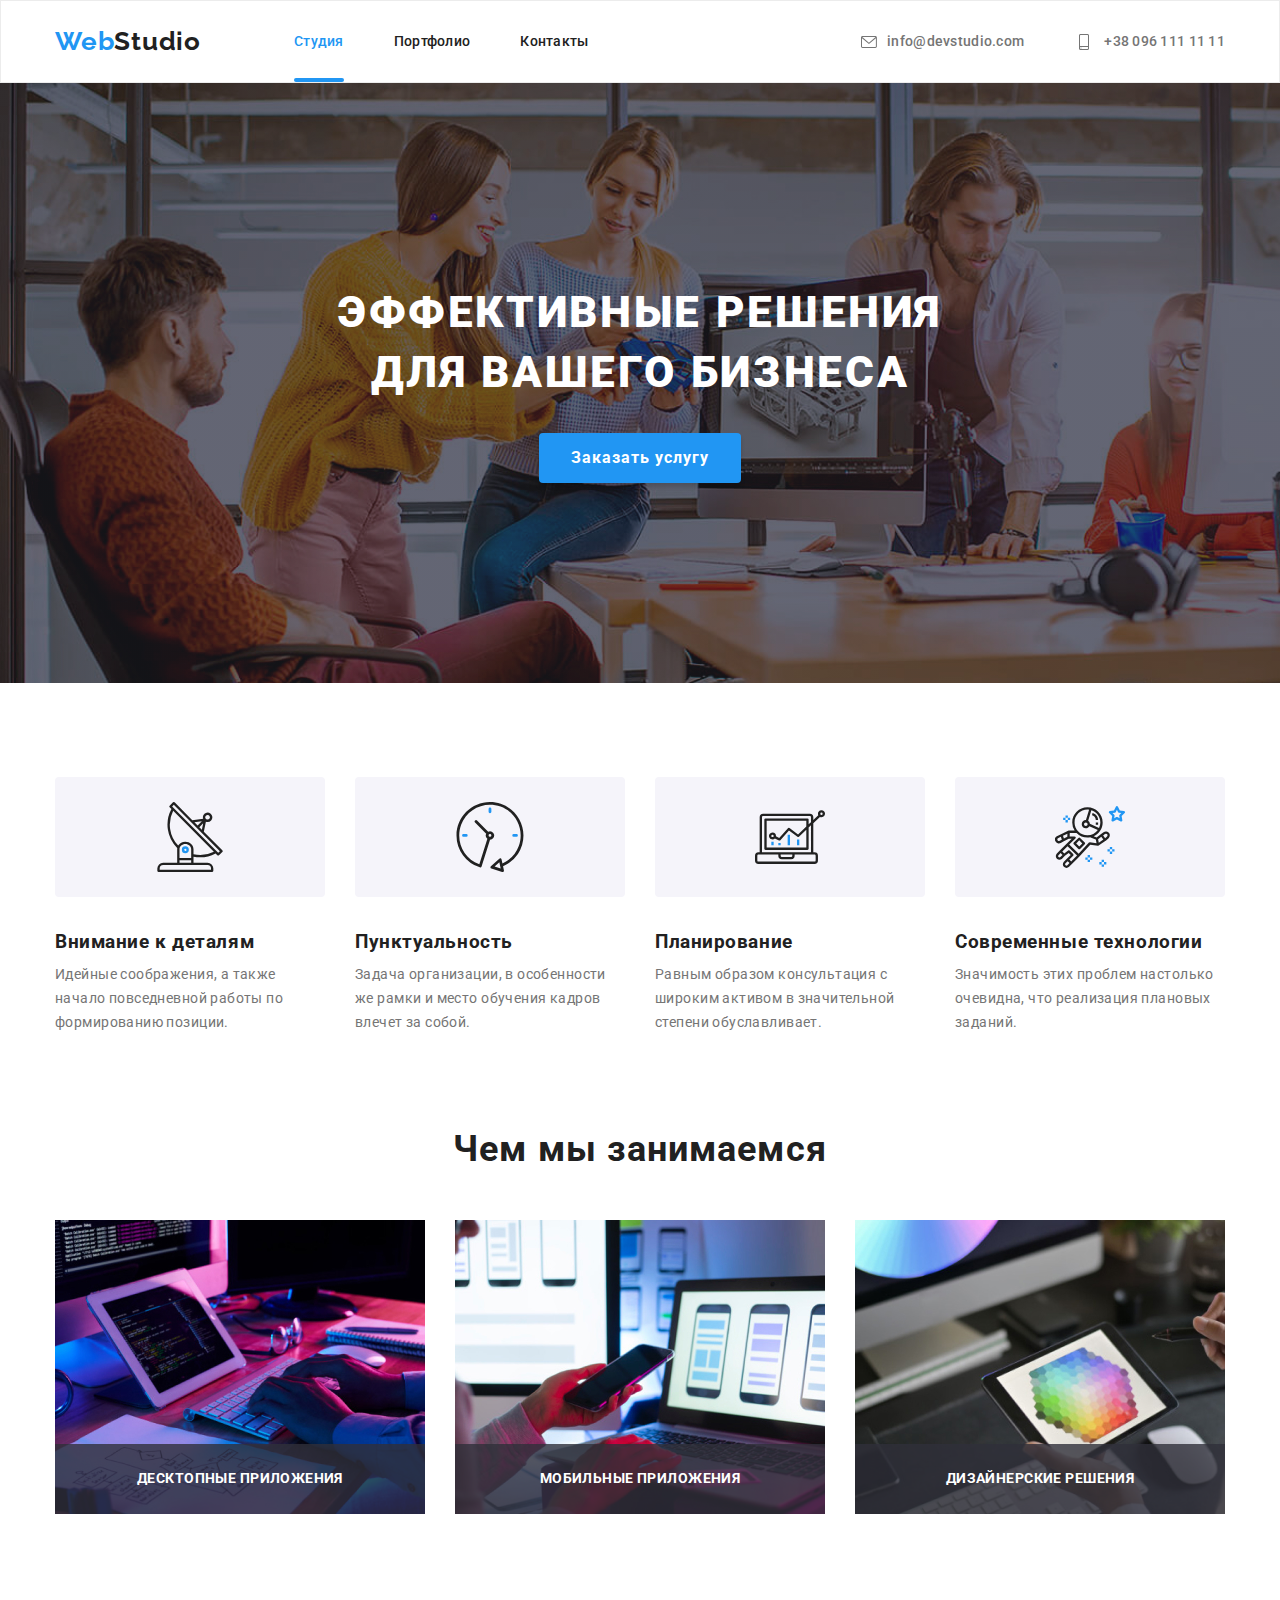
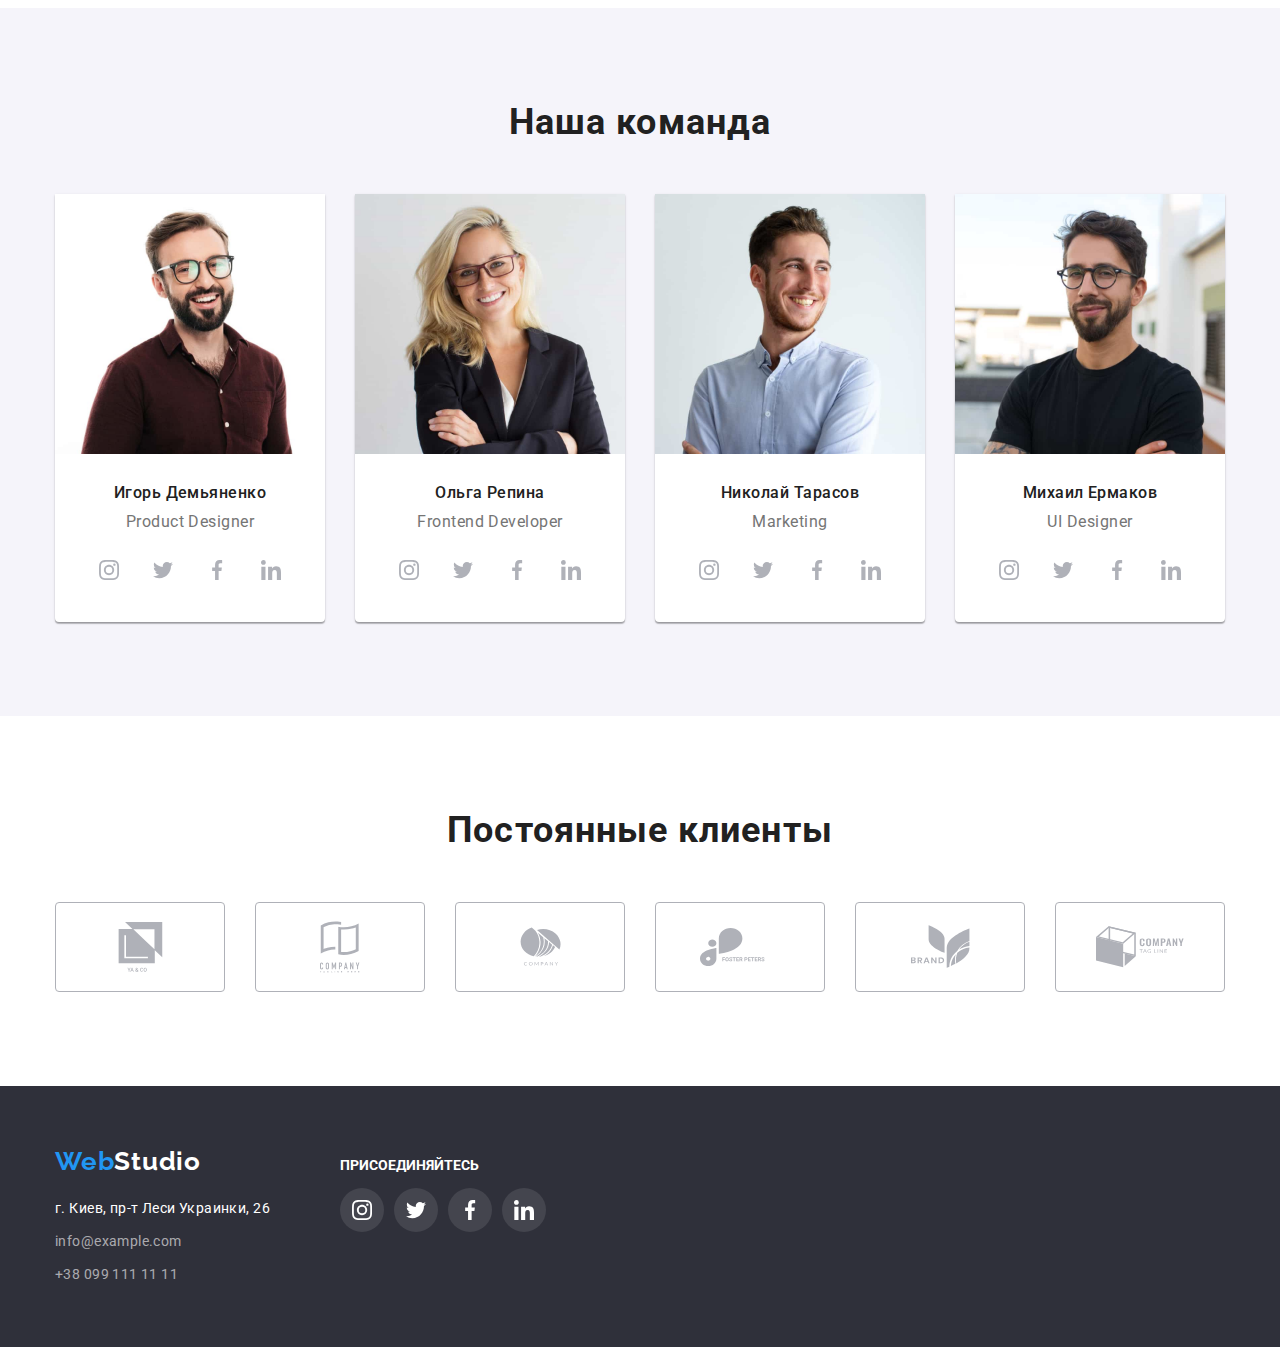
==== index.html @ dd6a4ca0 "created repository" ====
<!DOCTYPE html>
<html lang="ru">

<head>
    <meta charset="UTF-8">
    <meta http-equiv="X-UA-Compatible" content="IE=edge">
    <meta name="viewport" content="width=device-width, initial-scale=1.0">
    <title>Студия</title>
    <link rel="preconnect" href="https://fonts.gstatic.com">
    <link href="https://fonts.googleapis.com/css2?family=Raleway:wght@700&family=Roboto:wght@400;500;700;900&display=swap"
        rel="stylesheet">
    <link rel="stylesheet" href="https://cdnjs.cloudflare.com/ajax/libs/modern-normalize/1.0.0/modern-normalize.min.css">
    <link rel="stylesheet" href="./css/styles.css">
</head>

<body>
    <!-- header -->
    <header>
        <div class="container nav-flex">
        <nav  class="nav-flex">
            <a href="./index.html" lang=en class="logo-dark"><span class="accent-logo">Web</span>Studio</a>
            <ul class="navigation-links list">
                <li class="nav-item"><a class="link current" href="./index.html">Студия</a></li>
                <li class="nav-item"><a class="link" href="./portfolio.html">Портфолио</a></li>
                <li class="nav-item"><a class="link" href="">Контакты</a></li>
            </ul>
        </nav>
        <ul class="adress-links list">
            <li class="item">
                <a class="link" href="mailto:info@devstudio.com"> 
                
                    <svg class="adress-link-icon" width="16px" height="12px">
                        <use href="./images/sprite.svg#icon-envelope"></use>
                    </svg>info@devstudio.com
        
                </a> 
                </li>
            <li class="item">
                <a class="link" href="tel:+380961111111">
                <svg class="adress-link-icon" width="20px" height="16px" >
                    <use href="./images/sprite.svg#icon-smartphone"></use>
                </svg>+38 096 111 11 11
            </a> 
            </li>
        </ul>
        </div>
    </header>
    <!-- main -->
    <main>
        <!-- promo -->
        <section class="promo-section">
          <h1 class="promo-text">Эффективные решения для вашего бизнеса</h1>
          <button type="button" class="button-main" data-modal-open>Заказать услугу</button>
        </section>
        <section class="highlights">
            <div class="container">
        <h2 class="visually-hidden">Особенности</h2>
        <ul class="list">
            <li class="highlights-list">
                    <svg class="h-icons-class">
                        <use href="./images/sprite.svg#icon-antenna" x="100" y="25" width="70" height="70"></use>
                    </svg>
                <h3 class="highlights-main">Внимание к деталям</h3>
                <p class="highlights-secondary">Идейные соображения, а также начало повседневной работы по формированию позиции.</p>
            </li>
            <li class="highlights-list">
                <svg class="h-icons-class">
                    <use href="./images/sprite.svg#icon-clock" x="100" y="25" width="70" height="70"></use>
                </svg>
                <h3 class="highlights-main">Пунктуальность</h3>
                <p class="highlights-secondary">Задача организации, в особенности же рамки и место обучения кадров влечет за собой.</p>
            </li>
            <li class="highlights-list">
                <svg class="h-icons-class">
                    <use href="./images/sprite.svg#icon-diagram" x="100" y="25" width="70" height="70"></use>
                </svg>
                <h3 class="highlights-main">Планирование</h3>
                <p class="highlights-secondary">Равным образом консультация с широким активом в значительной степени обуславливает.</p>
            </li>
            <li class="highlights-list">
                <svg class="h-icons-class">
                    <use href="./images/sprite.svg#icon-astronaut" x="100" y="25" width="70" height="70"></use>
                </svg>
                <h3 class="highlights-main">Современные технологии</h3>
                <p class="highlights-secondary">Значимость этих проблем настолько очевидна, что реализация плановых заданий.</p>
            </li>
        </ul></div>
        </section>
        <!-- projects-->
        <section class="projects-section">
            <div class="container">
            <h2 class="projects">Чем мы занимаемся</h2>
            <ul class="projects-list list">
                <li class="projects-cards">
                  <img src="./images/projects/img1.jpg" alt="написание кода с использованием планшета" width="370">
                  <div class="project-cards-text-container">
                      <p class="project-cards-text">Десктопные приложения</p></div>
                </li>
                <li class="projects-cards">
                  <img src="./images/projects/img2.jpg" alt="верстка для мобильных устройств" width="370">
                <div class="project-cards-text-container">
                  <p class="project-cards-text">Мобильные приложения</p></div>
                </li>
                <li class="projects-cards">
                  <img src="./images/projects/img3.jpg" alt="выбор цвета из палитры на планшете" width="370">
                <div class="project-cards-text-container">
                  <p class="project-cards-text">Дизайнерские решения</p></div>
                </li>
            </ul>
            </div>
        </section>
        <!-- team -->
        <section class="team-section">
            <div class="container">
            
            <h2 class="team">Наша команда</h2>
            
            <ul class="team-cards list">
                <li class="team-card">
                    <img src="./images/team/ihor.jpg" alt="Портрет Игоря Демьяненко" width=270>
                    <div class="team-card-text">
                        <h3 class="team-main-text">Игорь Демьяненко</h3>
                        <p lang=en class="team-secondary-text">Product Designer</p>
                        <ul class="list team-soc-card">
                            <li class="team-soc-item">
                               <a class="link soc-link" href="" target="_blank" rel="noopener noreferrer" aria-label="Ссылка на Инстаграм">
                                 <svg class="soc-link-icon">
                                 <use href="./images/sprite.svg#icon-instagram"></use>
                                 </svg>
                                </a>
                            </li>
                            <li class="team-soc-item">
                                <a class="link soc-link" href="" target="_blank" rel="noopener noreferrer" aria-label="Ссылка на Инстаграм">
                                  <svg class="soc-link-icon">
                                    <use href="./images/sprite.svg#icon-twitter"></use>
                                    </svg>
                                 </a>
                            </li>
                            <li class="team-soc-item">
                                <a class="link soc-link" href="" target="_blank" rel="noopener noreferrer" aria-label="Ссылка на Инстаграм">
                                  <svg class="soc-link-icon">
                                    <use href="./images/sprite.svg#icon-facebook"></use>
                                    </svg>
                                 </a>
                            </li>
                            <li class="team-soc-item">
                                <a class="link soc-link" href="" target="_blank" rel="noopener noreferrer" aria-label="Ссылка на Инстаграм">
                                  <svg class="soc-link-icon">
                                    <use href="./images/sprite.svg#icon-linkedin"></use>
                                    </svg>
                                 </a>
                            </li>
                        </ul>
                    </div>
                </li>
                <li class="team-card">
                    <img src="./images/team/olha.jpg" alt="Портрет Ольги Репиной" width=270>
                    <div class="team-card-text">
                        <h3 class="team-main-text">Ольга Репина</h3>
                        <p lang=en class="team-secondary-text">Frontend Developer</p>
                             <ul class="list team-soc-card">
                                 <li class="team-soc-item">
                                     <a class="link soc-link" href="" target="_blank" rel="noopener noreferrer" aria-label="Ссылка на Инстаграм">
                                         <svg class="soc-link-icon">
                                             <use href="./images/sprite.svg#icon-instagram"></use>
                                         </svg>
                                     </a>
                                 </li>
                                 <li class="team-soc-item">
                                     <a class="link soc-link" href="" target="_blank" rel="noopener noreferrer" aria-label="Ссылка на Инстаграм">
                                         <svg class="soc-link-icon">
                                             <use href="./images/sprite.svg#icon-twitter"></use>
                                         </svg>
                                     </a>
                                 </li>
                                 <li class="team-soc-item">
                                     <a class="link soc-link" href="" target="_blank" rel="noopener noreferrer" aria-label="Ссылка на Инстаграм">
                                         <svg class="soc-link-icon">
                                             <use href="./images/sprite.svg#icon-facebook"></use>
                                         </svg>
                                     </a>
                                 </li>
                                 <li class="team-soc-item">
                                     <a class="link soc-link" href="" target="_blank" rel="noopener noreferrer" aria-label="Ссылка на Инстаграм">
                                         <svg class="soc-link-icon">
                                             <use href="./images/sprite.svg#icon-linkedin"></use>
                                         </svg>
                                     </a>
                                 </li>
                             </ul>
                        </div>                  
                </li>
                <li class="team-card">
                    <img src="./images/team/nikolaj.jpg" alt="Портрет Николая Тарасова" width=270>
                    <div class="team-card-text">
                        <h3 class="team-main-text">Николай Тарасов</h3>
                        <p lang=en class="team-secondary-text">Marketing</p>
                            <ul class="list team-soc-card">
                                <li class="team-soc-item">
                                    <a class="link soc-link" href="" target="_blank" rel="noopener noreferrer" aria-label="Ссылка на Инстаграм">
                                        <svg class="soc-link-icon">
                                            <use href="./images/sprite.svg#icon-instagram"></use>
                                        </svg>
                                    </a>
                                </li>
                                <li class="team-soc-item">
                                    <a class="link soc-link" href="" target="_blank" rel="noopener noreferrer" aria-label="Ссылка на Инстаграм">
                                        <svg class="soc-link-icon">
                                            <use href="./images/sprite.svg#icon-twitter"></use>
                                        </svg>
                                    </a>
                                </li>
                                <li class="team-soc-item">
                                    <a class="link soc-link" href="" target="_blank" rel="noopener noreferrer" aria-label="Ссылка на Инстаграм">
                                        <svg class="soc-link-icon">
                                            <use href="./images/sprite.svg#icon-facebook"></use>
                                        </svg>
                                    </a>
                                </li>
                                <li class="team-soc-item">
                                    <a class="link soc-link" href="" target="_blank" rel="noopener noreferrer" aria-label="Ссылка на Инстаграм">
                                        <svg class="soc-link-icon">
                                            <use href="./images/sprite.svg#icon-linkedin"></use>
                                        </svg>
                                    </a>
                                </li>
                            </ul>
                    </div>                
                </li>
                <li class="team-card">
                    <img src="./images/team/mihail.jpg" alt="Портрет Михаила Ермакова" width=270>
                   <div class="team-card-text">
                       <h3 class="team-main-text">Михаил Ермаков</h3>
                       <p lang=en class="team-secondary-text">UI Designer</p>
                            <ul class="list team-soc-card">
                                <li class="team-soc-item">
                                    <a class="link soc-link" href="" target="_blank" rel="noopener noreferrer" aria-label="Ссылка на Инстаграм">
                                        <svg class="soc-link-icon">
                                            <use href="./images/sprite.svg#icon-instagram"></use>
                                        </svg>
                                    </a>
                                </li>
                                <li class="team-soc-item">
                                    <a class="link soc-link" href="" target="_blank" rel="noopener noreferrer" aria-label="Ссылка на Инстаграм">
                                        <svg class="soc-link-icon">
                                            <use href="./images/sprite.svg#icon-twitter"></use>
                                        </svg>
                                    </a>
                                </li>
                                <li class="team-soc-item">
                                    <a class="link soc-link" href="" target="_blank" rel="noopener noreferrer" aria-label="Ссылка на Инстаграм">
                                        <svg class="soc-link-icon">
                                            <use href="./images/sprite.svg#icon-facebook"></use>
                                        </svg>
                                    </a>
                                </li>
                               <li class="team-soc-item">
                                    <a class="link soc-link" href="" target="_blank" rel="noopener noreferrer" aria-label="Ссылка на Инстаграм">
                                        <svg class="soc-link-icon">
                                            <use href="./images/sprite.svg#icon-linkedin"></use>
                                        </svg>
                                    </a>
                                </li>
                            </ul>
                    </div>
                </li>
            </ul>
            </div>
        </section>
        <section class="client-section">
            <div class="container">
            <h2 class="clients">Постоянные клиенты</h2>
            <ul class="list client-list">

                <li class="client-link-list">
                    <a class="client-link" href="">
                    <svg class="client-icon" width="45px" height="50px">
                        <use href="./images/sprite.svg#icon-client1"></use>
                    </svg></a>

                </li>
                <li class="client-link-list">
                    <a class="client-link" href="">
                    <svg class="client-icon" width="40px" height="52px">
                        <use href="./images/sprite.svg#icon-client2"></use>
                    </svg></a>

                </li>
                <li class="client-link-list">
                    <a class="client-link" href="">
                    <svg class="client-icon" width="41px" height="42.5px">
                        <use href="./images/sprite.svg#icon-client3"></use>
                    </svg></a>
                
                </li>
                <li class="client-link-list">
                    <a class="client-link" href="">
                    <svg class="client-icon" width="80px" height="42px">
                        <use href="./images/sprite.svg#icon-client4"></use>
                    </svg></a>

                </li>
                <li class="client-link-list">
                    <a class="client-link" href="">
                    <svg class="client-icon" width="59px" height="47px">
                        <use href="./images/sprite.svg#icon-client5"></use>
                    </svg></a>

                </li>
                <li class="client-link-list">
                    <a class="client-link" href="">
                    <svg class="client-icon" width="88px" height="45px">
                        <use href="./images/sprite.svg#icon-client6"></use>
                    </svg></a>

                </li>
            </ul>


        </div></section>
    </main>
    <!-- footer -->
    <footer>
        <div class="container footer-flex">
        <div>
            
        <a href="./index.html" lang=en class="logo-light"><span class="accent-logo">Web</span>Studio</a>
        <address>
            <ul class="list">
                <li class="footer-list"><a class="footer-adress-link" href="https://goo.gl/maps/DHRGLdLPz4CvpjzV8" target="_blank" rel="noopener noreferrer">г. Киев, пр-т Леси Украинки, 26</a></li>
                <li class="footer-list"><a class="footer-mail-link" href="mailto:info@example.com">info@example.com</a></li>
                <li class="footer-list"><a class="footer-number-link" href="tel:+380991111111">+38 099 111 11 11</a> </li>
            </ul>
        </address></div>
        
        <div class="join">
            <h3 class="join-main">присоединяйтесь</h3>
                 <ul class="list footer-soc-card">
                     <li class="team-soc-item">
                         <a class="link soc-link" href="" target="_blank" rel="noopener noreferrer" aria-label="Ссылка на Инстаграм">
                             <svg class="footer-link-icon">
                                 <use href="./images/sprite.svg#icon-instagram"></use>
                             </svg>
                         </a>
                     </li>
                     <li class="team-soc-item">
                         <a class="link soc-link" href="" target="_blank" rel="noopener noreferrer" aria-label="Ссылка на Инстаграм">
                             <svg class="footer-link-icon">
                                 <use href="./images/sprite.svg#icon-twitter"></use>
                             </svg>
                         </a>
                     </li>
                     <li class="team-soc-item">
                         <a class="link soc-link" href="" target="_blank" rel="noopener noreferrer" aria-label="Ссылка на Инстаграм">
                             <svg class="footer-link-icon">
                                 <use href="./images/sprite.svg#icon-facebook"></use>
                             </svg>
                         </a>
                     </li>
                     <li class="team-soc-item">
                         <a class="link soc-link" href="" target="_blank" rel="noopener noreferrer" aria-label="Ссылка на Инстаграм">
                             <svg class="footer-link-icon">
                                 <use href="./images/sprite.svg#icon-linkedin"></use>
                             </svg>
                         </a>
                     </li>
                 </ul>

        </div></div>
    </footer>
     <div class="backdrop is-hidden" data-modal>
         <div class="modal">
             <button class="modal-button" data-modal-close><svg class="modal-svg" width="30px" height="30px" ><use href="./images/sprite.svg#icon-close"></use></svg></button>
         </div>
     </div>
    <script src="./js/modal.js"></script>
</body>

</html>
---- css/styles.css ----
:root {
  --primary-text-color: rgba(33, 33, 33, 1);
  --secondary-text-color: rgba(117, 117, 117, 1);
  --light-text-color: rgba(255, 255, 255, 1);
  --accent-color: rgba(33, 150, 243, 1);
  --background-primary: rgba(255, 255, 255, 1);
  --background-secondary: rgba(245, 244, 250, 1);
  --background-dark: rgba(47, 48, 58, 1);
  --primary-icon-color: rgba(175, 177, 184, 1);
  --dark-icon-background: rgba(255, 255, 255, 0.1);
}
body {
  background-color: var(--background-primary);
  color: var(--primary-text-color);
  font-family: "Roboto", "Raleway", sans-serif;
}

html {
  box-sizing: border-box;
}

*,
*::before,
*::after {
  box-sizing: inherit;
}
/* header */

.list {
  list-style: none;
  padding: 0;
  margin: 0;
}

.container {
  box-sizing: border-box;
  width: 1200px;
  padding-left: 15px;
  padding-right: 15px;
  margin-left: auto;
  margin-right: auto;
}
img {
  display: block;
  max-width: 100%;
  height: auto;
}
header {
  border: 1px solid #ececec;
  align-items: center;
}
.nav-flex {
  display: flex;
  align-items: center;
}
.logo-dark {
  font-family: "Raleway";
  font-weight: 700;
  font-size: 26px;
  line-height: 1.2;
  letter-spacing: 0.03em;

  color: var(--primary-text-color);
  text-decoration: none;

  padding-bottom: 25px;
  padding-top: 25px;
}
.logo-light {
  display: block;
  margin-bottom: 20px;

  font-family: "Raleway";
  font-weight: 700;
  font-size: 26px;
  line-height: 1.2;
  letter-spacing: 0.03em;

  color: var(--light-text-color);
  text-decoration: none;
}
.accent-logo {
  font-family: "Raleway";
  font-weight: 700;
  font-size: 26px;
  line-height: 1.2;
  letter-spacing: 0.03em;

  color: var(--accent-color);
  text-decoration: none;
}
.navigation-links {
  display: flex;
  margin-left: 93px;
}
.link.current {
  position: relative;
  padding-bottom: 32px;
}
.link.current::after {
  position: absolute;
  content: "";
  display: block;
  bottom: -1px;
  width: 100%;
  height: 4px;
  border-radius: 2px;
  background-color: var(--accent-color);
}
.navigation-links .nav-item {
  margin-right: 50px;
}
.navigation-links .nav-item:last-child {
  margin: 0;
}
.navigation-links .link {
  font-weight: 500;
  font-size: 14px;
  line-height: 1.14;
  letter-spacing: 0.02em;

  color: var(--primary-text-color);
  text-decoration: none;
  cursor: pointer;

  transition-property: color;
  transition-duration: 250ms;
  transition-timing-function: cubic-bezier(0.4, 0, 0.2, 1);
}
.navigation-links .link:hover,
.navigation-links .link:focus {
  color: var(--accent-color);
}
.navigation-links .link.current {
  color: var(--accent-color);
}

.adress-link-icon {
  display: inline-flex;
  margin-right: 10px;
  align-items: center;

  fill: var(--secondary-text-color);

  transition-property: fill;
  transition-duration: 250ms;
  transition-timing-function: cubic-bezier(0.4, 0, 0.2, 1);
}
.adress-link-icon:hover {
  fill: currentColor;
}

.link:hover .adress-link-icon,
.link:focus .adress-link-icon {
  fill: currentColor;
}
.adress-links .link {
  display: flex;
  align-items: center;

  font-weight: 500;
  font-size: 14px;
  line-height: 1.14;
  letter-spacing: 0.02em;

  color: var(--secondary-text-color);
  text-decoration: none;
  cursor: pointer;

  transition-property: color;
  transition-duration: 250ms;
  transition-timing-function: cubic-bezier(0.4, 0, 0.2, 1);
}
.adress-links .link:hover,
.adress-links .link:focus {
  color: var(--accent-color);
}
.adress-links {
  display: flex;
  margin-left: auto;
  align-items: center;
}
.adress-links .item + .item {
  margin-left: 50px;
}

/* promo */
.promo-section {
  padding-top: 200px;
  padding-bottom: 200px;

  margin-right: auto;
  margin-left: auto;

  max-width: 1600px;
  height: 600px;

  background-color: var(--background-dark);
  background-image: linear-gradient(
      rgba(47, 48, 58, 0.4),
      rgba(47, 48, 58, 0.4)
    ),
    url(../images/hero.jpg);
}

.promo-text {
  width: 696px;
  margin: 0 auto;
  margin-bottom: 30px;
  font-weight: 900;
  font-size: 44px;
  line-height: 1.36;
  text-align: center;
  letter-spacing: 0.06em;
  text-transform: uppercase;

  color: var(--light-text-color);
}
.button-main {
  display: block;
  padding: 10px 32px;
  min-width: 200;
  margin-left: auto;
  margin-right: auto;

  font-family: inherit;
  font-weight: 700;
  font-size: 16px;
  line-height: 1.87;
  letter-spacing: 0.06em;

  background-color: var(--accent-color);
  color: var(--light-text-color);

  box-shadow: 0px 4px 4px rgba(0, 0, 0, 0.15);
  border-radius: 4px;

  cursor: pointer;
}

.backdrop {
  position: fixed;
  top: 0;
  left: 0;
  width: 100%;
  height: 100%;
  background-color: rgba(0, 0, 0, 0.1);

  opacity: 1;
  transition: opacity 250ms cubic-bezier(0.4, 0, 0.2, 1),
    visibility 250ms cubic-bezier(0.4, 0, 0.2, 1);
}
.backdrop.is-hidden {
  opacity: 0;
  pointer-events: none;
  visibility: hidden;
}
.backdrop.is-hidden .modal {
  transform: translate(-50%, -50%) scale(0.9);
}

.modal {
  position: absolute;
  top: 50%;
  left: 50%;
  transform: translate(-50%, -50%) scale(1);

  width: 528px;
  height: 581px;

  background-color: var(--light-text-color);

  transition: transform 250ms cubic-bezier(0.4, 0, 0.2, 1);
}
.modal-button {
  position: absolute;
  right: 8px;
  top: 8px;

  width: 30px;
  height: 30px;

  cursor: pointer;
  background: var(--light-text-color);
  border: 1px solid rgba(0, 0, 0, 0.1);
  border-radius: 50%;
}
.modal-svg {
  position: absolute;
  bottom: -1px;
  right: -1px;
}

.highlights {
  padding-top: 94px;
  padding-bottom: 94px;

  background-color: var(--background-primary);
}

.h-icons-class {
  width: 270px;
  height: 120px;
  margin-bottom: 30px;

  background-color: var(--background-secondary);
  border-radius: 4px;
}
.highlights .list {
  display: flex;
}
.highlights-list {
  width: 270px;
}
.highlights-list:not(:last-child) {
  margin-right: 30px;
}

.highlights-main {
  margin-bottom: 0;
  margin-top: 0;

  font-weight: 700;
  line-height: 1.14;
  letter-spacing: 0.03em;
}
.highlights-secondary {
  margin-top: 10px;
  margin-bottom: 0;

  font-size: 14px;
  line-height: 1.71;
  letter-spacing: 0.03em;

  color: var(--secondary-text-color);
}
/*projects*/
.projects-section {
  padding-bottom: 94px;
}

.projects {
  margin-top: 0;
  margin-bottom: 50px;
}
.projects-list {
  display: flex;
}
.projects-cards:not(:last-child) {
  margin-right: 30px;
}
.projects-cards {
  position: relative;
  width: 370px;
  height: 294px;
}

.project-cards-text-container {
  position: absolute;
  bottom: 0;
  display: flex;
  align-items: center;
  justify-content: center;

  width: 100%;
  height: 70px;

  background-color: rgba(47, 48, 58, 0.8);
}

.project-cards-text {
  margin: 0;

  font-weight: 700;
  font-size: 14px;
  line-height: 1.14;
  letter-spacing: 0.03em;
  text-transform: uppercase;

  color: var(--light-text-color);
}

.team-cards {
  display: flex;
}
.team {
  margin-top: 0;
  margin-bottom: 50px;
}
.projects,
.team {
  font-weight: 700;
  font-size: 36px;
  line-height: 1.16;
  text-align: center;
  letter-spacing: 0.03em;
}
/*team*/
.team-section {
  padding-top: 94px;
  padding-bottom: 94px;

  background-color: var(--background-secondary);
}
.team-card:not(:last-child) {
  margin-right: 30px;
}
.team-card {
  width: 270px;

  background-color: var(--background-primary);
  box-shadow: 0px 1px 3px rgba(0, 0, 0, 0.12), 0px 1px 1px rgba(0, 0, 0, 0.14),
    0px 2px 1px rgba(0, 0, 0, 0.2);
  border-radius: 0px 0px 4px 4px;
}
.team-card-text {
  padding: 30px 32px;
}
.team-main-text {
  margin-top: 0;
  margin-bottom: 10px;
  font-weight: 500;
  font-size: 16px;
  line-height: 1.18;
  text-align: center;
  letter-spacing: 0.03em;
}
.team-secondary-text {
  margin: 0;
  font-size: 16px;
  line-height: 1.18;
  text-align: center;
  letter-spacing: 0.03em;

  color: var(--secondary-text-color);
}
.team-soc-card {
  display: inline-flex;
  margin-top: 16px;
}
.team-soc-item:not(:last-child) {
  margin-right: 10px;
}
.soc-link {
  display: flex;
  justify-content: center;
  align-items: center;
  width: 44px;
  height: 44px;
  border-radius: 50%;

  transition-property: background-color;
  transition-duration: 250ms;
  transition-timing-function: cubic-bezier(0.4, 0, 0.2, 1);
}
.soc-link-icon {
  width: 20px;
  height: 20px;
  fill: var(--primary-icon-color);

  transition-property: fill;
  transition-duration: 250ms;
  transition-timing-function: cubic-bezier(0.4, 0, 0.2, 1);
}
.soc-link:hover,
.soc-link:focus {
  background-color: var(--accent-color);
}
.soc-link:hover .soc-link-icon,
.soc-link:focus .soc-link-icon {
  fill: var(--light-text-color);
}

/* clients */

.client-section {
  padding-top: 94px;
  padding-bottom: 94px;
}
.client-list {
  display: flex;
}

.clients {
  margin-top: 0;
  margin-bottom: 50px;

  font-weight: 700;
  font-size: 36px;
  line-height: 1.16;
  text-align: center;
  letter-spacing: 0.03em;
}
.client-link-list {
  display: inline-flex;
}

.client-link-list:not(:last-child) {
  margin-right: 30px;
}
.client-icon {
  fill: var(--primary-icon-color);
  transition: fill 250ms cubic-bezier(0.4, 0, 0.2, 1);
}

.client-link {
  display: flex;
  justify-content: center;
  align-items: center;
  width: 170px;
  height: 90px;

  border: 1px solid #afb1b8;
  border-radius: 4px;

  transition-property: border;
  transition-duration: 250ms;
  transition-timing-function: cubic-bezier(0.4, 0, 0.2, 1);
}

.client-link:hover,
.client-link:focus {
  border: 1px solid var(--accent-color);
  border-radius: 4px;
}
.client-link:hover .client-icon,
.client-link:focus .client-icon {
  fill: var(--accent-color);
}

/* portfolio page*/

.portfolio-section {
  padding-top: 94px;
  padding-bottom: 94px;
}

.portfolio-bottons {
  display: flex;
  justify-content: center;
  margin-bottom: 50px;
}
.portfolio-botton:not(:last-child) {
  margin-right: 8px;
}
button {
  border: none;
  outline: none;
}

.button-secondary {
  padding-top: 6px;
  padding-bottom: 6px;
  padding-left: 22px;
  padding-right: 22px;

  font-weight: 500;
  font-size: 16px;
  line-height: 1.62;
  font-family: inherit;
  letter-spacing: 0.03em;

  min-width: 73px;
  border-radius: 4px;
  text-align: center;
  cursor: pointer;

  background-color: var(--background-secondary);
  transition: box-shadow 250ms cubic-bezier(0.4, 0, 0.2, 1),
    color 250ms cubic-bezier(0.4, 0, 0.2, 1),
    background-color 250ms cubic-bezier(0.4, 0, 0.2, 1);
}
.button-secondary:hover,
.button-secondary:focus {
  background-color: var(--accent-color);
  color: var(--light-text-color);
  box-shadow: 0px 3px 1px rgba(0, 0, 0, 0.1), 0px 1px 2px rgba(0, 0, 0, 0.08),
    0px 2px 2px rgba(0, 0, 0, 0.12);
}
/* project cards*/

.container-portfolio {
  position: relative;
  overflow: hidden;
}

.overlay-portfolio {
  position: absolute;
  bottom: 0;
  right: 0;
  height: 100%;
  width: 100%;

  padding: 63px 24px;
  font-size: 18px;
  line-height: 1.56;
  letter-spacing: 0.03em;
  text-align: left;

  color: var(--light-text-color);
  background-color: rgba(33, 150, 243, 0.9);

  transform: translateY(100%);
  transition: transform 250ms cubic-bezier(0.4, 0, 0.2, 1);
}

.portfolio-card-link:hover .overlay-portfolio,
.portfolio-card-link:focus .overlay-portfolio {
  transform: translateY(0);
}
.overlay-portfolio-text {
  margin: 0;
}

.portfolio-cards {
  display: flex;
  flex-wrap: wrap;
  justify-content: space-between;
}

.portfolio-text-container {
  padding: 23px 20px;
}

.portfolio-text-main {
  margin: 0;

  font-weight: 700;
  font-size: 18px;
  line-height: 2;
  letter-spacing: 0.06em;

  color: var(--primary-text-color);
}
.portfolio-text-secondary {
  margin: 0;

  font-size: 16px;
  line-height: 1.87;
  letter-spacing: 0.03em;

  color: var(--secondary-text-color);
}

.portfolio-card {
  margin-bottom: 30px;

  width: 370px;
  height: 404px;
  left: 215px;
  top: 262px;
  border: 1px solid #eeeeee;
  box-sizing: border-box;
}
.portfolio-card:nth-last-child(-n + 3) {
  margin-bottom: 0;
}
.portfolio-card-link {
  display: block;
  text-decoration: none;
  cursor: pointer;

  transition: box-shadow 250ms cubic-bezier(0.4, 0, 0.2, 1);
}

.portfolio-card-link:hover,
.portfolio-card-link:focus {
  box-shadow: 0px 1px 1px rgba(0, 0, 0, 0.12), 0px 4px 4px rgba(0, 0, 0, 0.06),
    1px 4px 6px rgba(0, 0, 0, 0.16);
}

/* hidden H */

.visually-hidden {
  position: absolute !important;
  clip: rect(1px 1px 1px 1px);
  clip: rect(1px, 1px, 1px, 1px);
  padding: 0 !important;
  border: 0 !important;
  height: 1px !important;
  width: 1px !important;
  overflow: hidden;
}

/*footer*/
footer {
  padding-top: 60px;
  padding-bottom: 60px;

  background-color: var(--background-dark);
}
.container footer {
  display: block;
}
.logo-container {
  padding-bottom: 20px;
}
.footer-adress-link {
  font-size: 14px;
  font-style: normal;
  line-height: 1.71;
  letter-spacing: 0.03em;
  text-decoration: none;
  cursor: pointer;

  color: var(--light-text-color);

  transition-property: color;
  transition-duration: 250ms;
  transition-timing-function: cubic-bezier(0.4, 0, 0.2, 1);
}
.footer-mail-link,
.footer-number-link {
  font-size: 14px;
  font-style: normal;
  line-height: 1.71;
  letter-spacing: 0.03em;
  text-decoration: none;
  cursor: pointer;

  color: rgba(255, 255, 255, 0.6);

  transition-property: color;
  transition-duration: 250ms;
  transition-timing-function: cubic-bezier(0.4, 0, 0.2, 1);
}
.footer-list:not(:last-child) {
  margin-bottom: 9px;
}
address a:hover,
address a:focus {
  color: var(--accent-color);
}
.footer-flex {
  display: flex;
  flex-wrap: wrap;
  align-items: baseline;
}

.join {
  margin-left: 70px;
}
.join-main {
  margin-top: 0;
  margin-bottom: 20;
  font-size: 14px;
  line-height: 1.14;

  color: var(--light-text-color);

  text-transform: uppercase;
}
.footer-soc-card {
  display: flex;
  margin-top: 0;

  fill: var(--light-text-color);
}
.footer-link-icon {
  width: 20px;
  height: 20px;

  fill: var(--light-text-color);
}

.join .team-soc-item {
  border-radius: 50%;

  background-color: var(--dark-icon-background);
}
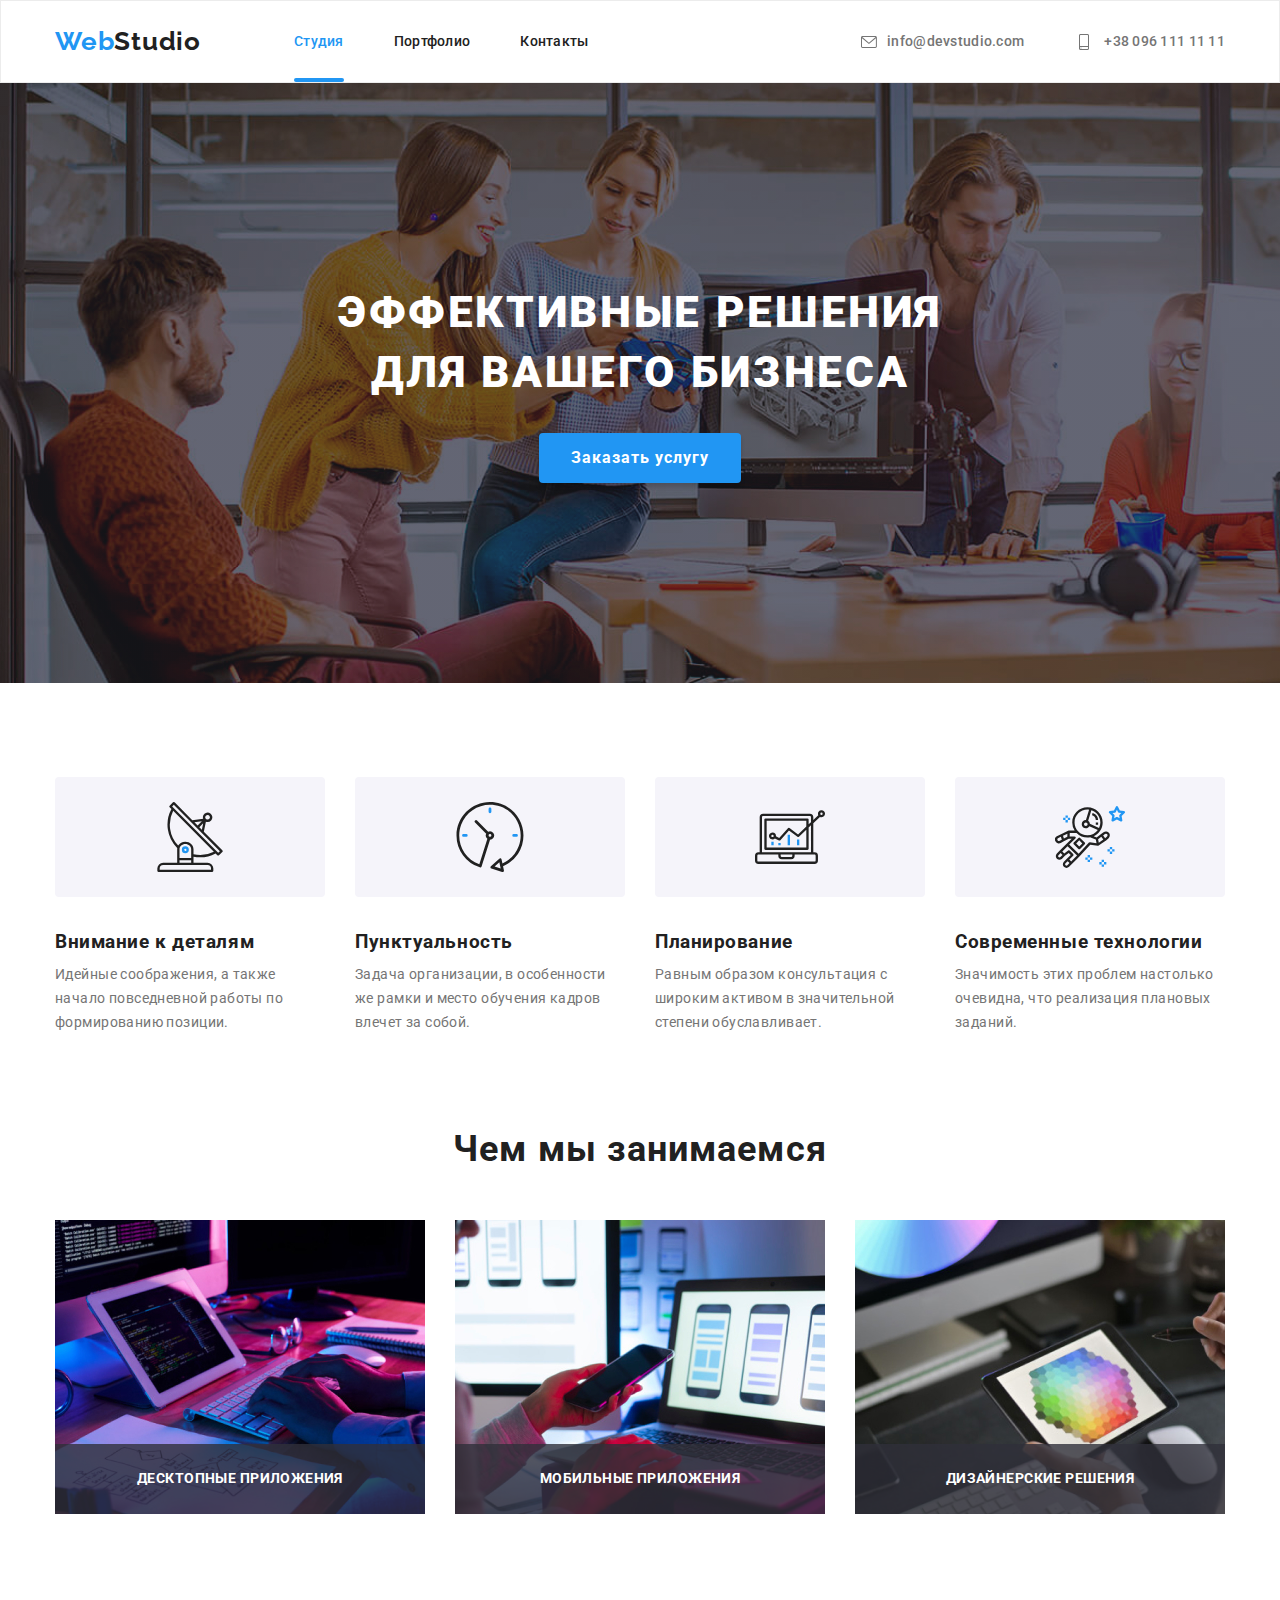
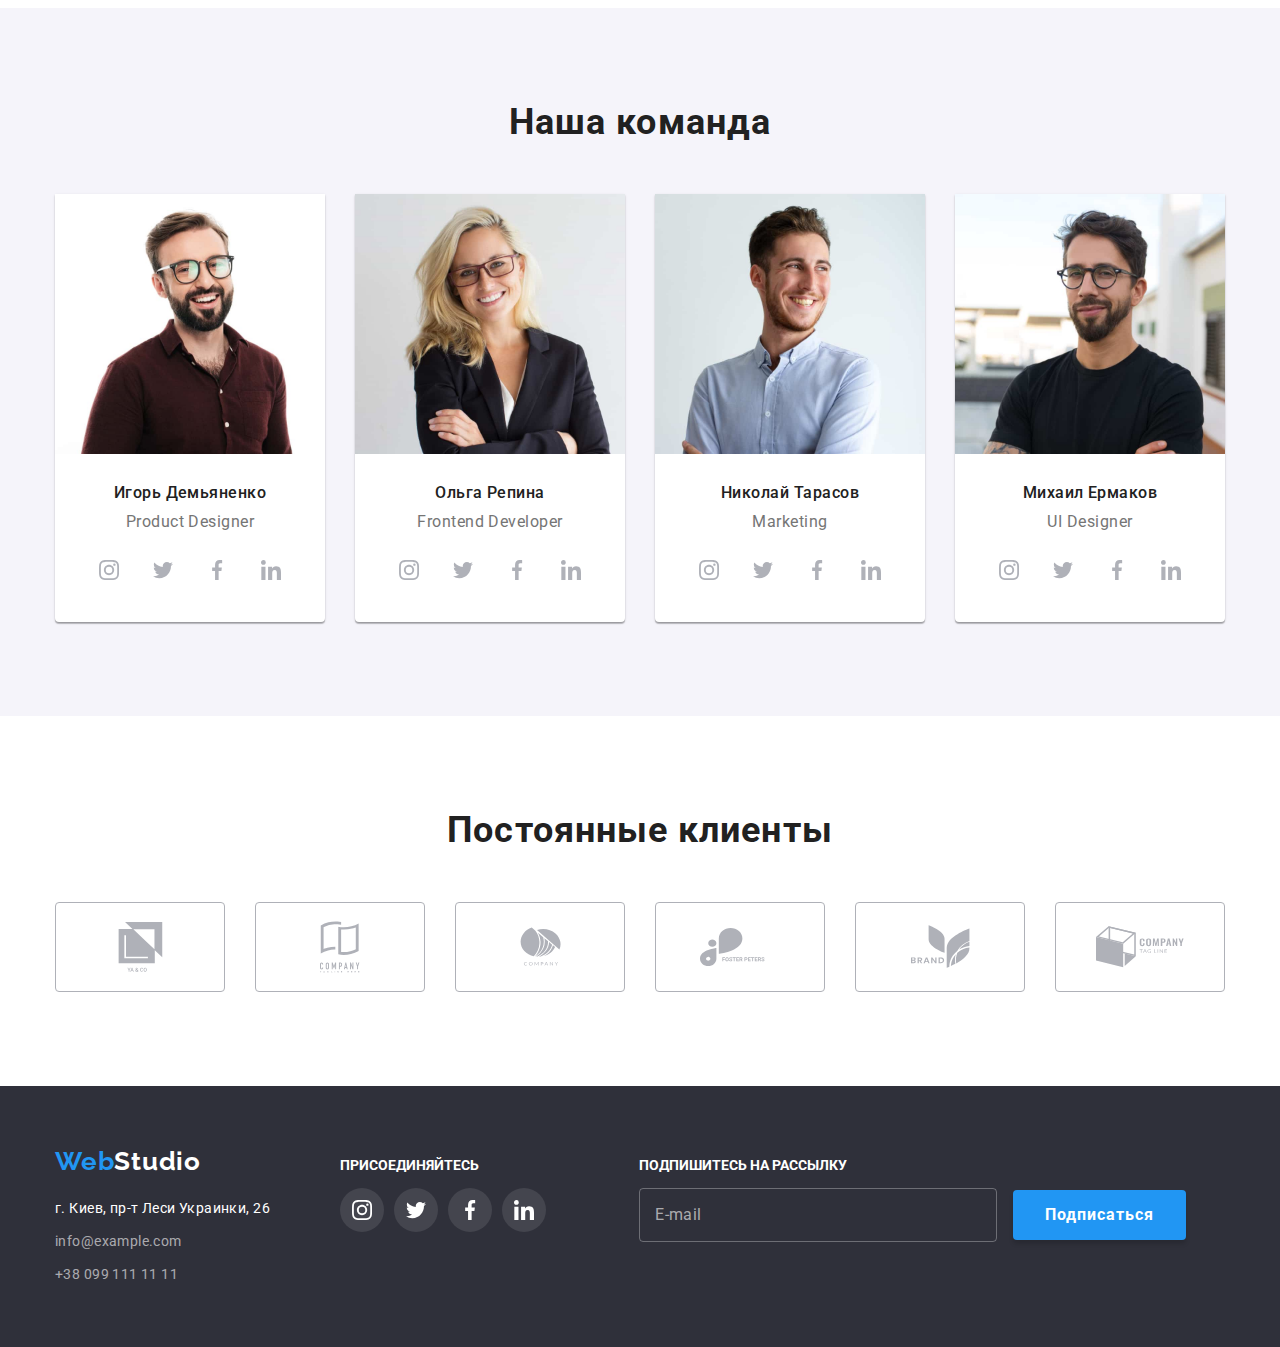
==== commit eaa9981e: "started homework" ====
--- a/index.html
+++ b/index.html
@@ -366,11 +366,70 @@
                      </li>
                  </ul>
 
-        </div></div>
+        </div>
+        <div class="footer-form">
+            <form class="follow-form">
+                <label>
+                    <h3 class="join-main">Подпишитесь на рассылку</h3>
+                    <input type="email" name="email-follow" placeholder="E-mail" autocomplete="off" class="email-follow-field"/>
+                </label>
+                <button type="submit" class="button-footer-form">Подписаться</button>
+
+            </form>
+        </div>
+    
+    </div>
     </footer>
      <div class="backdrop is-hidden" data-modal>
          <div class="modal">
              <button class="modal-button" data-modal-close><svg class="modal-svg" width="30px" height="30px" ><use href="./images/sprite.svg#icon-close"></use></svg></button>
+             <div class="modal-form">
+                <h2 class="modal-form-h2">Оставьте свои данные, мы вам перезвоним</h2>
+                 
+                
+                <form class="contact-form" autocomplete="on" novalidate>
+                    <label for="user-name" class="modal-form-mark">Имя</label>
+                     <div class="modal-form-card">
+                        <input type="text" name="user-name" class="user-field" />
+                        <svg class="modal-form-icon">
+                            <use href="/images/sprite.svg#icon-user-name"></use>
+                        </svg>
+                     </div>
+
+                    <label for="user-phone" class="modal-form-mark">Телефон</label>
+                     <div class="modal-form-card">
+                        <input type="tel" name="user-phone" class="user-field" />
+                        <svg class="modal-form-icon">
+                            <use href="/images/sprite.svg#icon-user-phone"></use>
+                        </svg>
+                    </div>
+                    <label for="user-email" class="modal-form-mark">Почта</label>
+                    <div class="modal-form-card">
+                        <input type="email" name="user-email" class="user-field" />
+                        <svg class="modal-form-icon">
+                            <use href="/images/sprite.svg#icon-user-mail"></use>
+                        </svg>
+                     </div>
+                     <label for="comment" class="modal-form-mark">Комментарий</label>
+                     <div>
+                    <textarea name="comment" placeholder="Введите текст" class="comment-area"></textarea>
+                    </div>
+
+                        <div class="checkbox-block">
+                           <label for="policy" class="policy-label"><input type="checkbox" name="policy" value="Agree" class="checkbox"
+                                    id="policy" />
+                                <span class="checkbox-wrap">
+                                     <svg class="checkbox-icon" width="16" height="15">
+                                        <use href="./images/icons.svg#icon-check"></use>
+                                    </svg>
+                                </span>
+                                        Соглашаюсь с рассылкой и принимаю
+                                <a href="" target="_blank" rel="noopener noreferrer" class="policy-link">Условия договора</a></label>
+                        </div>
+
+                    <button type="submit" class="button-main">Отправить</button>
+                 </form>
+             </div>
          </div>
      </div>
     <script src="./js/modal.js"></script>
--- a/css/styles.css
+++ b/css/styles.css
@@ -768,3 +768,131 @@
 
   background-color: var(--dark-icon-background);
 }
+
+/* footer form */
+
+.footer-form {
+  margin-left: 93px;
+}
+.follow-form {
+}
+.email-follow-field {
+  width: 358px;
+  padding: 16px 15px;
+  background-color: transparent;
+
+  font-size: 16px;
+  line-height: 1.25;
+  letter-spacing: 0.03em;
+
+  color: var(--light-text-color);
+
+  border-radius: 4px;
+  border: 1px solid rgba(255, 255, 255, 0.3);
+
+  outline: none;
+}
+.email-follow-field::placeholder {
+  color: rgba(255, 255, 255, 0.6);
+}
+.button-footer-form {
+  padding: 10px 32px;
+  min-width: 200;
+  margin-left: 12px;
+
+  font-family: inherit;
+  font-weight: 700;
+  font-size: 16px;
+  line-height: 1.87;
+  letter-spacing: 0.06em;
+
+  background-color: var(--accent-color);
+  color: var(--light-text-color);
+
+  box-shadow: 0px 4px 4px rgba(0, 0, 0, 0.15);
+  border-radius: 4px;
+
+  cursor: pointer;
+}
+
+/* Modal form */
+textarea {
+  resize: none;
+}
+.contact-form {
+  display: flex;
+  flex-direction: column;
+}
+.modal-form {
+  margin: 40px;
+}
+.modal-form-h2 {
+  margin-top: 0;
+  margin-bottom: 12px;
+  font-weight: bold;
+  font-size: 20px;
+  line-height: 1.15;
+  text-align: center;
+  letter-spacing: 0.03em;
+}
+.modal-form-card {
+  position: relative;
+  margin-top: 4px;
+  margin-bottom: 10px;
+}
+.user-field {
+  width: 100%;
+  height: 40px;
+  padding-left: 42px;
+
+  border: 1px solid rgba(33, 33, 33, 0.2);
+  border-radius: 4px;
+
+  outline: none;
+  transition: border-color 250ms var(--cubic-bezier);
+}
+
+.modal-form-mark {
+  font-size: 12px;
+  line-height: 1.16;
+
+  letter-spacing: 0.01em;
+  color: var(--secondary-text-color);
+}
+.modal-form-icon {
+  position: absolute;
+  top: 11px;
+  left: 12px;
+
+  display: inline-block;
+  width: 18px;
+  height: 18px;
+
+  transition: fill 250ms var(--cubic-bezier);
+}
+.comment-area {
+  width: 100%;
+  height: 120px;
+  padding: 12px 16px;
+  margin-bottom: 20px;
+  margin-top: 4px;
+
+  border: 1px solid rgba(33, 33, 33, 0.2);
+  border-radius: 4px;
+
+  outline: none;
+  transition: border-color 250ms var(--cubic-bezier);
+}
+.comment-area::placeholder {
+  font-size: 12px;
+  line-height: 1.17;
+  letter-spacing: 0.01em;
+
+  color: var(--secondary-text-color);
+}
+
+.checkbox-block {
+  display: flex;
+  justify-content: center;
+  align-items: center;
+}
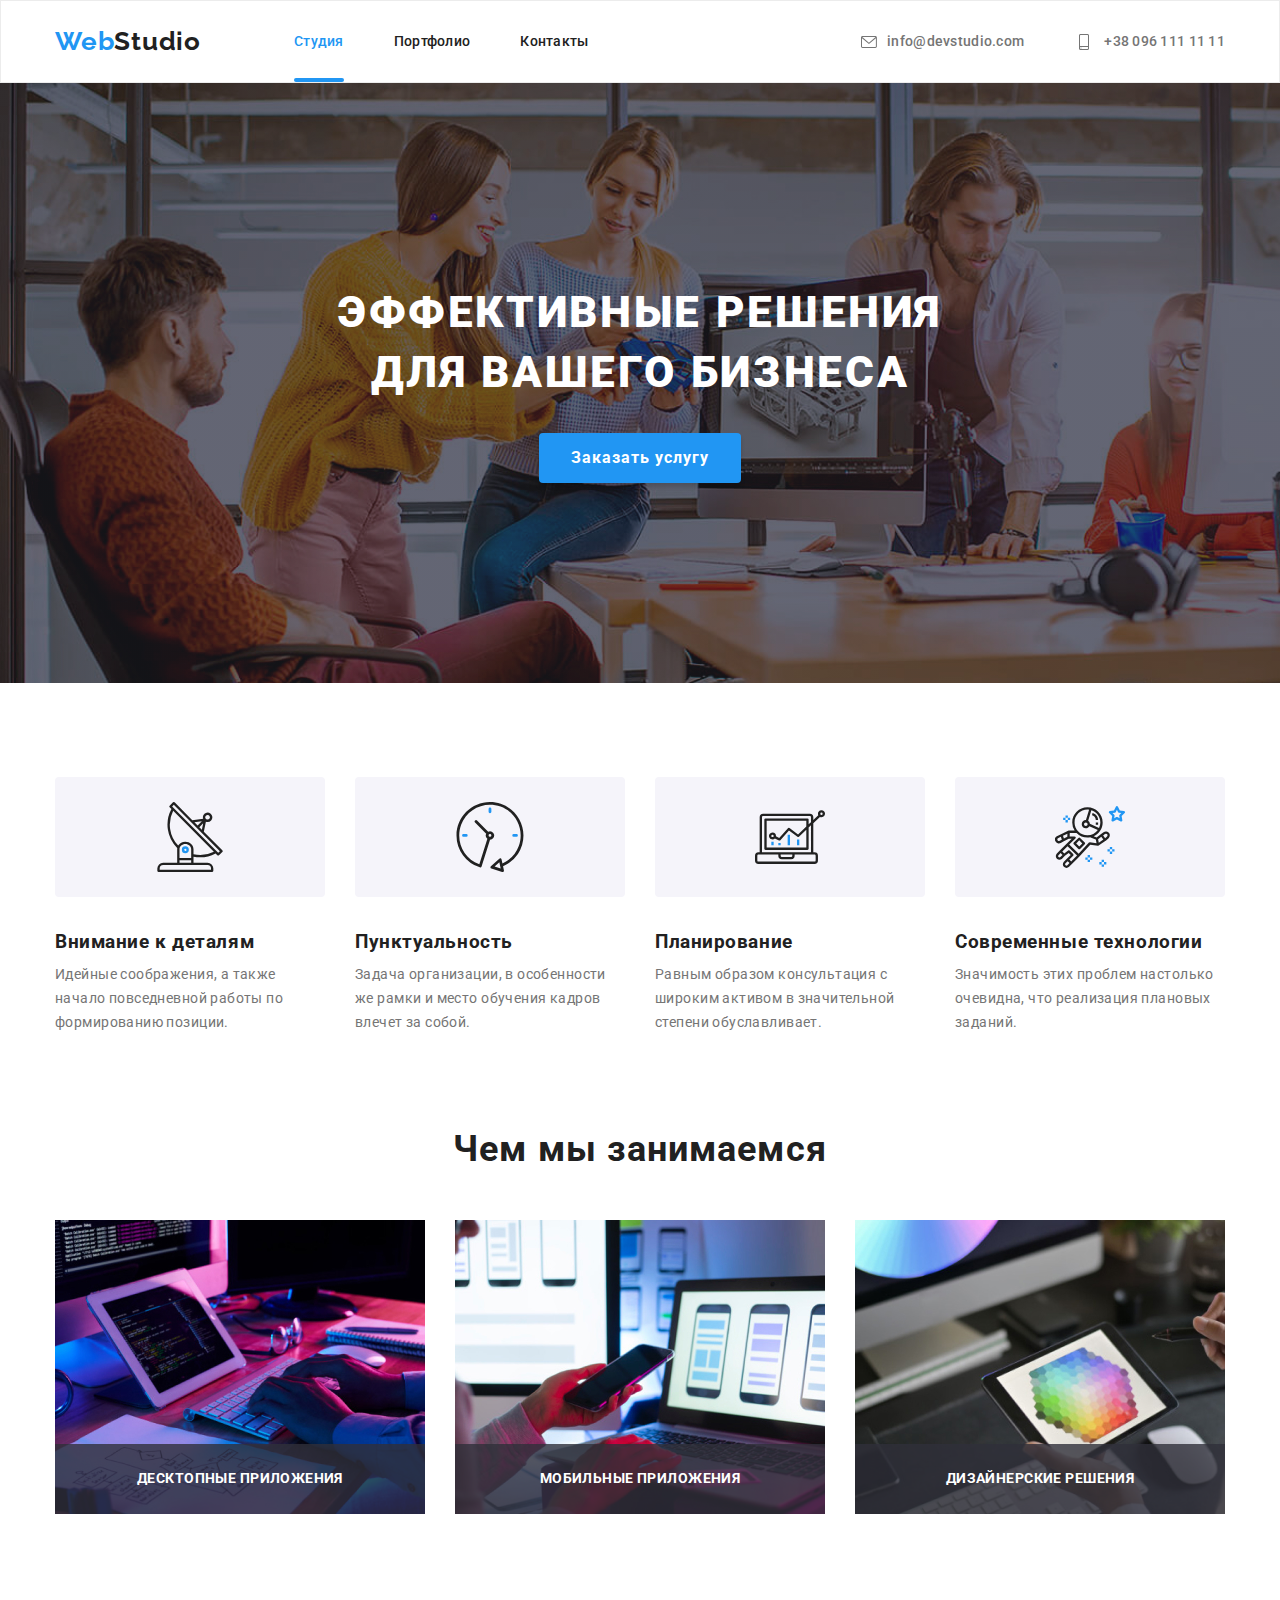
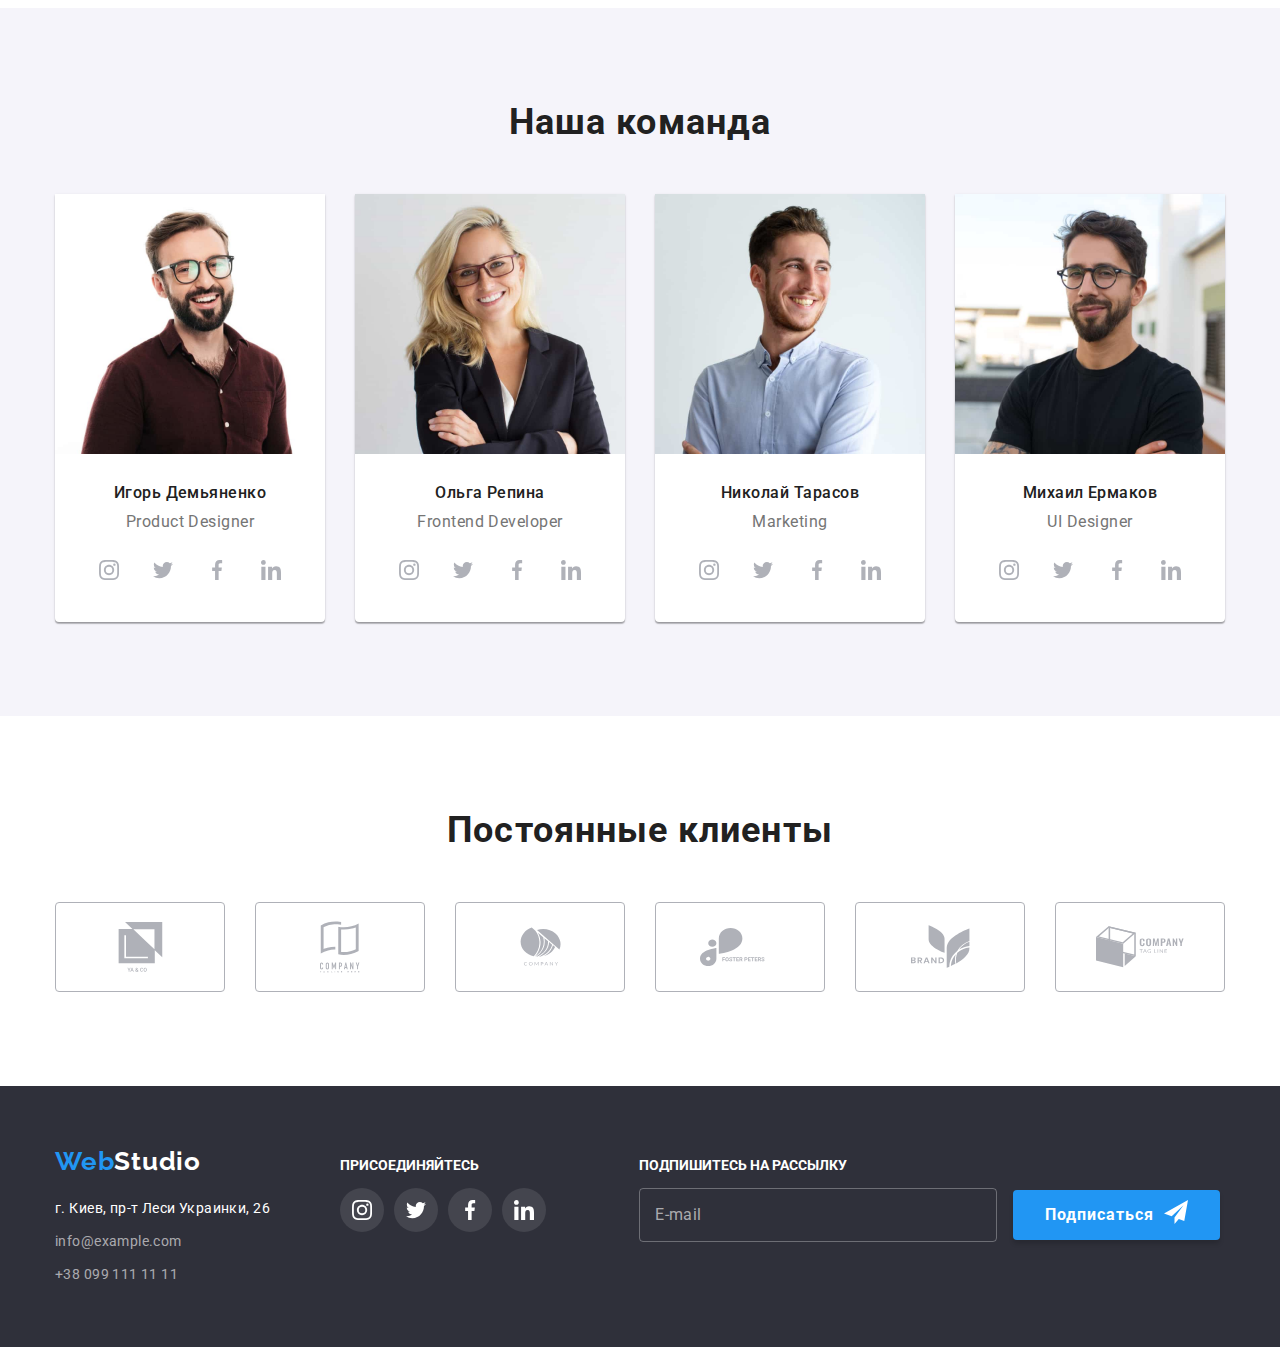
==== commit 39914ca3: "finished homework" ====
--- a/index.html
+++ b/index.html
@@ -373,13 +373,18 @@
                     <h3 class="join-main">Подпишитесь на рассылку</h3>
                     <input type="email" name="email-follow" placeholder="E-mail" autocomplete="off" class="email-follow-field"/>
                 </label>
-                <button type="submit" class="button-footer-form">Подписаться</button>
+                <button type="submit" class="button-footer-form">Подписаться   
+                    <svg class="subscribe-icon" width="24px" height="24px">
+                        <use href="./images/sprite.svg#icon-send"></use>
+                    </svg></button>
 
             </form>
         </div>
     
     </div>
     </footer>
+
+    <!-- modal window -->
      <div class="backdrop is-hidden" data-modal>
          <div class="modal">
              <button class="modal-button" data-modal-close><svg class="modal-svg" width="30px" height="30px" ><use href="./images/sprite.svg#icon-close"></use></svg></button>
@@ -411,23 +416,27 @@
                         </svg>
                      </div>
                      <label for="comment" class="modal-form-mark">Комментарий</label>
-                     <div>
+                     <div class="comment-section">
                     <textarea name="comment" placeholder="Введите текст" class="comment-area"></textarea>
                     </div>
 
                         <div class="checkbox-block">
-                           <label for="policy" class="policy-label"><input type="checkbox" name="policy" value="Agree" class="checkbox"
-                                    id="policy" />
+                           <label for="checkbox" class="policy-label">
+                               <input type="checkbox" name="checkbox" value="agree" class="checkbox" id="checkbox"/>
+                               
                                 <span class="checkbox-wrap">
                                      <svg class="checkbox-icon" width="16" height="15">
-                                        <use href="./images/icons.svg#icon-check"></use>
+                                        <use href="./images/sprite.svg#icon-check"></use>
                                     </svg>
                                 </span>
+                                
                                         Соглашаюсь с рассылкой и принимаю
-                                <a href="" target="_blank" rel="noopener noreferrer" class="policy-link">Условия договора</a></label>
+                                <a href="" target="_blank" rel="noopener noreferrer" class="policy-link">Условия договора</a>
+                                </label>
+                            
                         </div>
 
-                    <button type="submit" class="button-main">Отправить</button>
+                    <button type="submit" class="button-send">Отправить</button>
                  </form>
              </div>
          </div>
--- a/css/styles.css
+++ b/css/styles.css
@@ -8,6 +8,7 @@
   --background-dark: rgba(47, 48, 58, 1);
   --primary-icon-color: rgba(175, 177, 184, 1);
   --dark-icon-background: rgba(255, 255, 255, 0.1);
+  --cubic-bezier: cubic-bezier(0.4, 0, 0.2, 1);
 }
 body {
   background-color: var(--background-primary);
@@ -125,7 +126,7 @@
 
   transition-property: color;
   transition-duration: 250ms;
-  transition-timing-function: cubic-bezier(0.4, 0, 0.2, 1);
+  transition-timing-function: var(--cubic-bezier);
 }
 .navigation-links .link:hover,
 .navigation-links .link:focus {
@@ -144,7 +145,7 @@
 
   transition-property: fill;
   transition-duration: 250ms;
-  transition-timing-function: cubic-bezier(0.4, 0, 0.2, 1);
+  transition-timing-function: var(--cubic-bezier);
 }
 .adress-link-icon:hover {
   fill: currentColor;
@@ -169,7 +170,7 @@
 
   transition-property: color;
   transition-duration: 250ms;
-  transition-timing-function: cubic-bezier(0.4, 0, 0.2, 1);
+  transition-timing-function: var(--cubic-bezier);
 }
 .adress-links .link:hover,
 .adress-links .link:focus {
@@ -247,8 +248,8 @@
   background-color: rgba(0, 0, 0, 0.1);
 
   opacity: 1;
-  transition: opacity 250ms cubic-bezier(0.4, 0, 0.2, 1),
-    visibility 250ms cubic-bezier(0.4, 0, 0.2, 1);
+  transition: opacity 250ms var(--cubic-bezier),
+    visibility 250ms var(--cubic-bezier);
 }
 .backdrop.is-hidden {
   opacity: 0;
@@ -270,8 +271,15 @@
 
   background-color: var(--light-text-color);
 
-  transition: transform 250ms cubic-bezier(0.4, 0, 0.2, 1);
-}
+  box-shadow: 0px 1px 3px rgba(0, 0, 0, 0.12), 0px 1px 1px rgba(0, 0, 0, 0.14),
+    0px 2px 1px rgba(0, 0, 0, 0.2);
+  border-radius: 4px;
+  opacity: 1;
+
+  transition: transform 250ms var(--cubic-bezier),
+    opacity 250ms var(--cubic-bezier);
+}
+
 .modal-button {
   position: absolute;
   right: 8px;
@@ -289,6 +297,13 @@
   position: absolute;
   bottom: -1px;
   right: -1px;
+
+  fill: var(--primary-text-color);
+  transition: fill 250ms var(--cubic-bezier);
+}
+.modal-svg:hover,
+.modal-svg:focus {
+  fill: var(--accent-color);
 }
 
 .highlights {
@@ -451,7 +466,7 @@
 
   transition-property: background-color;
   transition-duration: 250ms;
-  transition-timing-function: cubic-bezier(0.4, 0, 0.2, 1);
+  transition-timing-function: var(--cubic-bezier);
 }
 .soc-link-icon {
   width: 20px;
@@ -460,7 +475,7 @@
 
   transition-property: fill;
   transition-duration: 250ms;
-  transition-timing-function: cubic-bezier(0.4, 0, 0.2, 1);
+  transition-timing-function: var(--cubic-bezier);
 }
 .soc-link:hover,
 .soc-link:focus {
@@ -660,7 +675,7 @@
   text-decoration: none;
   cursor: pointer;
 
-  transition: box-shadow 250ms cubic-bezier(0.4, 0, 0.2, 1);
+  transition: box-shadow 250ms var(--cubic-bezier);
 }
 
 .portfolio-card-link:hover,
@@ -707,7 +722,7 @@
 
   transition-property: color;
   transition-duration: 250ms;
-  transition-timing-function: cubic-bezier(0.4, 0, 0.2, 1);
+  transition-timing-function: var(--cubic-bezier);
 }
 .footer-mail-link,
 .footer-number-link {
@@ -722,7 +737,7 @@
 
   transition-property: color;
   transition-duration: 250ms;
-  transition-timing-function: cubic-bezier(0.4, 0, 0.2, 1);
+  transition-timing-function: var(--cubic-bezier);
 }
 .footer-list:not(:last-child) {
   margin-bottom: 9px;
@@ -774,8 +789,7 @@
 .footer-form {
   margin-left: 93px;
 }
-.follow-form {
-}
+
 .email-follow-field {
   width: 358px;
   padding: 16px 15px;
@@ -796,6 +810,8 @@
   color: rgba(255, 255, 255, 0.6);
 }
 .button-footer-form {
+  display: inline-flex;
+  justify-content: space-between;
   padding: 10px 32px;
   min-width: 200;
   margin-left: 12px;
@@ -814,6 +830,9 @@
 
   cursor: pointer;
 }
+.subscribe-icon {
+  margin-left: 10px;
+}
 
 /* Modal form */
 textarea {
@@ -824,7 +843,7 @@
   flex-direction: column;
 }
 .modal-form {
-  margin: 40px;
+  padding: 40px;
 }
 .modal-form-h2 {
   margin-top: 0;
@@ -849,7 +868,11 @@
   border-radius: 4px;
 
   outline: none;
+
   transition: border-color 250ms var(--cubic-bezier);
+}
+.user-field:focus {
+  border-color: var(--accent-color);
 }
 
 .modal-form-mark {
@@ -870,18 +893,29 @@
 
   transition: fill 250ms var(--cubic-bezier);
 }
+.user-field:focus + .modal-form-icon {
+  fill: var(--accent-color);
+}
+
+.comment-section {
+  margin-bottom: 20px;
+  margin-top: 4px;
+}
+
 .comment-area {
   width: 100%;
   height: 120px;
   padding: 12px 16px;
-  margin-bottom: 20px;
-  margin-top: 4px;
 
   border: 1px solid rgba(33, 33, 33, 0.2);
   border-radius: 4px;
 
   outline: none;
+
   transition: border-color 250ms var(--cubic-bezier);
+}
+.comment-area:focus {
+  border-color: var(--accent-color);
 }
 .comment-area::placeholder {
   font-size: 12px;
@@ -892,7 +926,82 @@
 }
 
 .checkbox-block {
-  display: flex;
+  display: block;
   justify-content: center;
   align-items: center;
-}
+  text-align: center;
+
+  margin-bottom: 30px;
+}
+
+.checkbox {
+  position: absolute;
+  -webkit-appearance: none;
+  -moz-appearance: none;
+  -appearance: none;
+}
+
+.checkbox-wrap {
+  position: relative;
+  display: inline-block;
+
+  width: 16px;
+  height: 15px;
+  top: 3px;
+  margin-right: 7px;
+
+  background-color: var(--background-primary);
+  border: 2px solid var(--primary-text-color);
+  border-radius: 2px;
+
+  transition: background-color 250ms var(--cubic-bezier),
+    border 250ms var(--cubic-bezier);
+}
+
+.checkbox:checked + .checkbox-wrap {
+  background-color: var(--accent-color);
+  border: 2px solid var(--accent-color);
+}
+
+.checkbox-icon {
+  position: absolute;
+  top: 50%;
+  left: 50%;
+  transform: translate(-50%, -50%);
+
+  fill: var(--light-text-color);
+  stroke: var(--light-text-color);
+}
+
+.policy-label {
+  font-size: 14px;
+  line-height: 1.71;
+  letter-spacing: 0.03em;
+
+  color: var(--secondary-text-color);
+}
+.policy-link {
+  color: var(--accent-color);
+  cursor: pointer;
+}
+.button-send {
+  display: block;
+  padding: 10px 55px;
+  min-width: 200;
+  margin-left: auto;
+  margin-right: auto;
+
+  font-family: inherit;
+  font-weight: 700;
+  font-size: 16px;
+  line-height: 1.87;
+  letter-spacing: 0.06em;
+
+  background-color: var(--accent-color);
+  color: var(--light-text-color);
+
+  box-shadow: 0px 4px 4px rgba(0, 0, 0, 0.15);
+  border-radius: 4px;
+
+  cursor: pointer;
+}
